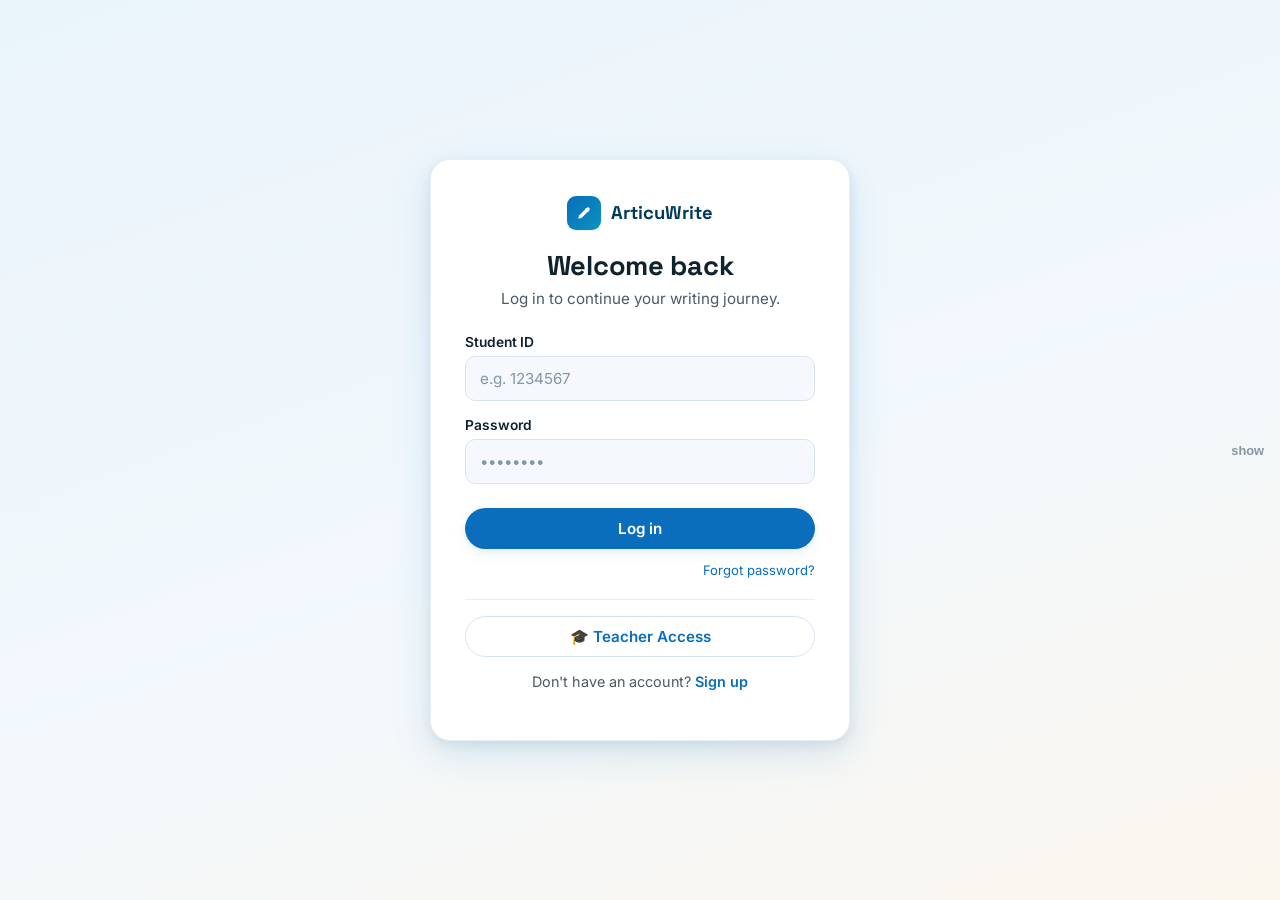
==== board.html @ f639dc3c "Add files via upload" ====
<!DOCTYPE html>
<html lang="vi">
<head>
<meta charset="UTF-8">
<meta name="viewport" content="width=device-width, initial-scale=1">
<title>Board · ArticuWrite</title>
<link rel="stylesheet" href="aw-theme.css">
<style>
  .aw-board-toolbar{display:flex;gap:4px;align-items:center;flex-wrap:wrap;background:var(--aw-surface);border:1px solid var(--aw-border-2);border-radius:var(--aw-r);padding:8px 10px;margin-bottom:14px;box-shadow:var(--aw-shadow-sm);position:sticky;top:12px;z-index:50}
  .aw-tbtn{min-width:34px;height:34px;border:none;background:none;border-radius:7px;cursor:pointer;color:var(--aw-ink-2);font-weight:700;display:inline-grid;place-items:center;font-size:.9rem;padding:0 8px}
  .aw-tbtn:hover{background:var(--aw-primary-lt);color:var(--aw-primary)}
  .aw-tbtn.on{background:var(--aw-primary);color:#fff}
  .aw-tsep{width:1px;height:22px;background:var(--aw-border);margin:0 4px}
  .aw-tcolor{width:26px;height:26px;border:none;border-radius:6px;cursor:pointer;padding:0;background:none}
  .aw-canvas-wrap{background:var(--aw-surface);border:1px solid var(--aw-border-2);border-radius:var(--aw-r);box-shadow:var(--aw-shadow);overflow:auto;padding:0}
  .aw-canvas{min-height:60vh;padding:40px 48px;font-size:16px;line-height:1.7;color:var(--aw-ink);outline:none;transform-origin:top left;transition:transform .15s}
  .aw-canvas:empty:before{content:attr(data-ph);color:var(--aw-ink-3)}
  .aw-canvas img{max-width:100%;border-radius:8px;margin:6px 0;cursor:pointer}
  .aw-canvas img.selected{outline:2px solid var(--aw-primary);outline-offset:2px}
  .aw-img-controls{position:fixed;z-index:60;display:none;gap:4px;background:var(--aw-primary-dk);border-radius:8px;padding:4px;box-shadow:var(--aw-shadow-lg)}
  .aw-img-controls button{background:none;border:none;color:#fff;padding:5px 8px;font-size:.78rem;cursor:pointer;border-radius:5px}
  .aw-img-controls button:hover{background:rgba(255,255,255,.15)}
  .aw-canvas[contenteditable="false"]{cursor:default}
  .aw-board-head{display:flex;align-items:center;gap:12px;margin-bottom:14px;flex-wrap:wrap}
  .aw-board-title-in{font-family:var(--aw-font-display);font-size:1.3rem;font-weight:600;border:none;background:none;color:var(--aw-ink);outline:none;flex:1;min-width:180px}
  .aw-board-title-in:focus{border-bottom:2px solid var(--aw-primary)}
  .aw-save-dot{font-size:.8rem;color:var(--aw-ink-3)}
  .aw-board-card{background:var(--aw-surface);border:1px solid var(--aw-border-2);border-radius:var(--aw-r);padding:20px;cursor:pointer;transition:transform .14s,box-shadow .16s,border-color .16s;box-shadow:var(--aw-shadow-sm)}
  .aw-board-card:hover{transform:translateY(-3px);box-shadow:var(--aw-shadow-lg);border-color:var(--aw-primary)}
  .aw-board-card h3{margin:0 0 8px;font-family:var(--aw-font-display);font-size:1.05rem}
  .aw-board-card .meta{font-size:.8rem;color:var(--aw-ink-3)}
  .aw-zoom-ind{font-size:.82rem;color:var(--aw-ink-2);min-width:44px;text-align:center}
</style>
</head>
<body>
<div id="app"></div>

<div class="aw-img-controls" id="imgCtrl">
  <button id="imgSmaller">A▼ Smaller</button>
  <button id="imgLarger">A▲ Larger</button>
  <button id="imgFull">⇔ Full width</button>
  <button id="imgRemove">✕ Remove</button>
</div>

<script src="aw-common.js"></script>
<script>
if (typeof AW === 'undefined') {
  document.body.innerHTML = '<div style="max-width:560px;margin:80px auto;padding:30px;border:2px solid #EA4335;border-radius:14px;font-family:system-ui;color:#10222E"><h2>&#9888; Kh&ocirc;ng t&#7843;i &#273;&#432;&#7907;c aw-common.js</h2><p>File <b>aw-common.js</b> v&agrave; <b>aw-theme.css</b> ph&#7843;i n&#7857;m <b>c&ugrave;ng th&#432; m&#7909;c</b> v&#7899;i file HTML n&agrave;y tr&ecirc;n GitHub. Upload &#273;&#7911; ch&uacute;ng r&#7891;i t&#7843;i l&#7841;i trang.</p></div>';
  throw new Error('aw-common.js not loaded');
}

var sess = AW.session.require();
if (!sess) throw 'redirect';
var isTeacher = sess.role === 'teacher';

var nav = isTeacher ? [
  { id:'overview', label:'Class Overview', icon:'overview', href:'teacher.html' },
  { id:'live',     label:'Live Observation', icon:'live', href:'teacher.html#live' },
  { id:'results',  label:'Results', icon:'results', href:'teacher.html#results' },
  { id:'board',    label:'Interactive Board', icon:'modes', active:true },
  { id:'library',  label:'Library', icon:'library', href:'library.html' },
] : [
  { id:'modes',   label:'Practice Modes', icon:'modes', href:'student.html' },
  { id:'board',   label:'Interactive Board', icon:'modes', active:true },
  { id:'library', label:'Library', icon:'library', href:'library.html' },
  { id:'progress',label:'My Progress', icon:'progress', href:'student.html#progress' },
];

var content = AW.renderShell({
  mount:'app', nav:nav,
  eyebrow:(isTeacher?'Teacher':'Student')+' Interface', title:'Interactive Board'
});

var curBoard=null, zoom=1, saveTimer=null, pollTimer=null;

/*──── resolve which class this board belongs to ────*/
// Teacher: use the class selected in the dashboard (localStorage 'aw_teacher_class')
// Student: use their own class from session
function myBoardClass(){
  if (isTeacher) return localStorage.getItem('aw_teacher_class') || sess.class || '';
  return sess.class || '';
}

/*──── board list ────*/
function showList(){
  stopPoll();
  document.getElementById('awPageTitle').textContent='Interactive Board';
  content.innerHTML =
    (isTeacher ? '<button class="aw-btn aw-btn-primary" id="newBoard" style="margin-bottom:18px">+ New Board</button>' : '') +
    '<div id="boardGrid" class="aw-grid"><div class="aw-empty"><span class="aw-spin aw-spin-dark"></span></div></div>';
  if (isTeacher) document.getElementById('newBoard').onclick=createBoard;
  AW.api('board.list',{class:myBoardClass()}).then(function(res){
    var rows=(res&&res.data)||[];
    var grid=document.getElementById('boardGrid');
    if(!rows.length){grid.innerHTML='<div class="aw-empty">'+AW.icon('modes')+'<p>'+(isTeacher?'No boards yet. Click “+ New Board”.':'No boards for your class yet.')+'</p></div>';return;}
    grid.innerHTML=rows.map(function(b){
      return '<div class="aw-board-card" data-id="'+AW.esc(b.boardId)+'">' +
        '<h3>'+AW.esc(b.title)+'</h3>' +
        '<div class="meta">Cập nhật: '+(b.updatedAt?new Date(b.updatedAt).toLocaleString():'—')+'</div>' +
        (isTeacher?'<button class="aw-btn aw-btn-ghost" style="padding:5px 12px;margin-top:10px" data-del="'+AW.esc(b.boardId)+'">Delete</button>':'') +
        '</div>';
    }).join('');
    AW.els('.aw-board-card').forEach(function(c){
      c.onclick=function(e){ if(e.target.hasAttribute('data-del'))return; openBoard(c.dataset.id); };
    });
    AW.els('[data-del]').forEach(function(b){
      b.onclick=function(e){ e.stopPropagation();
        if(confirm('Delete this board?')) AW.api('board.delete',{boardId:b.dataset.del}).then(showList);
      };
    });
  });
}

function createBoard(){
  var title=prompt('Board title:','Class Board'); if(!title)return;
  AW.api('board.create',{class:myBoardClass(),title:title,owner:sess.name||sess.email}).then(function(res){
    if(res&&res.success){ AW.toast('Board created','ok'); openBoard(res.data.boardId); }
    else AW.toast('Failed to create','err');
  });
}

/*──── open board ────*/
function openBoard(id){
  AW.api('board.get',{boardId:id}).then(function(res){
    if(!res||!res.success){AW.toast('Không mở được bảng','err');return;}
    curBoard=res.data; zoom=1;
    renderBoard();
    if(!isTeacher){ pollTimer=setInterval(refreshBoard, 6000); } // students poll for updates
  });
}
function refreshBoard(){
  if(!curBoard)return;
  AW.api('board.get',{boardId:curBoard.boardId}).then(function(res){
    if(res&&res.success && res.data.updatedAt!==curBoard.updatedAt){
      curBoard=res.data;
      var canvas=document.getElementById('canvas');
      if(canvas){ canvas.innerHTML=curBoard.content||''; }
    }
  });
}
function stopPoll(){ if(pollTimer){clearInterval(pollTimer);pollTimer=null;} }

function renderBoard(){
  document.getElementById('awPageTitle').textContent='Interactive Board';
  var toolbar = isTeacher ? buildToolbar() : '';
  content.innerHTML =
    '<div class="aw-board-head">' +
      '<button class="aw-btn aw-btn-ghost" style="padding:7px 14px" onclick="backList()">← Boards</button>' +
      (isTeacher
        ? '<input class="aw-board-title-in" id="boardTitle" value="'+AW.esc(curBoard.title)+'">'
        : '<span class="aw-board-title-in" style="flex:1">'+AW.esc(curBoard.title)+'</span>') +
      '<span class="aw-save-dot" id="saveDot">'+(isTeacher?'Saved':'View only')+'</span>' +
      '<button class="aw-btn aw-btn-accent" style="padding:8px 16px" onclick="exportPDF()">Export PDF</button>' +
    '</div>' +
    toolbar +
    '<div class="aw-canvas-wrap"><div class="aw-canvas" id="canvas" '+
      (isTeacher?'contenteditable="true"':'contenteditable="false"')+
      ' data-ph="'+(isTeacher?'Type here, paste text or images, format freely…':'')+'"></div></div>';

  var canvas=document.getElementById('canvas');
  canvas.innerHTML=curBoard.content||'';

  if(isTeacher){
    wireToolbar();
    document.getElementById('boardTitle').oninput=scheduleSave;
    canvas.addEventListener('input', scheduleSave);
    canvas.addEventListener('paste', onPaste);
  }
}
window.backList=function(){ stopPoll(); if(isTeacher)saveNow(); showList(); };

/*──── toolbar (teacher only) ────*/
function buildToolbar(){
  return '<div class="aw-board-toolbar" id="tb">' +
    tb('bold','<b>B</b>')+tb('italic','<i>I</i>')+tb('underline','<u>U</u>')+tb('strikeThrough','<s>S</s>')+
    '<span class="aw-tsep"></span>' +
    tb('fontUp','A▲')+tb('fontDown','A▼')+
    '<span class="aw-tsep"></span>' +
    '<input type="color" class="aw-tcolor" id="txtColor" title="Text color" value="#0A6EBD">' +
    '<button class="aw-tbtn" data-hl title="Highlight">🖍</button>' +
    '<button class="aw-tbtn" data-hloff title="Remove highlight">🚫🖍</button>' +
    '<button class="aw-tbtn" data-clear title="Clear formatting">✕ Format</button>' +
    '<span class="aw-tsep"></span>' +
    tb('insertUnorderedList','• List')+tb('justifyLeft','⇤')+tb('justifyCenter','⇔')+
    '<span class="aw-tsep"></span>' +
    '<button class="aw-tbtn" id="imgBtn" title="Insert image">🖼 Image</button>' +
    '<input type="file" id="imgFile" accept="image/*" style="display:none">' +
    '<span class="aw-tsep"></span>' +
    '<button class="aw-tbtn" data-zoom="out" title="Zoom out">➖</button>' +
    '<span class="aw-zoom-ind" id="zoomInd">100%</span>' +
    '<button class="aw-tbtn" data-zoom="in" title="Zoom in">➕</button>' +
  '</div>';
}
function tb(cmd,label){ return '<button class="aw-tbtn" data-cmd="'+cmd+'">'+label+'</button>'; }

function wireToolbar(){
  var canvas=document.getElementById('canvas');
  AW.els('#tb [data-cmd]').forEach(function(b){
    b.onclick=function(){
      var c=b.dataset.cmd;
      if(c==='fontUp'){ changeFont(1); }
      else if(c==='fontDown'){ changeFont(-1); }
      else { document.execCommand(c,false,null); }
      canvas.focus(); scheduleSave();
    };
  });
  document.getElementById('txtColor').oninput=function(){
    document.execCommand('foreColor',false,this.value); scheduleSave();
  };
  AW.el('[data-hl]').onclick=function(){
    document.execCommand('hiliteColor',false,'#FFF1A8')||document.execCommand('backColor',false,'#FFF1A8');
    scheduleSave();
  };
  AW.el('[data-hloff]').onclick=function(){
    // remove highlight by setting background to transparent/white
    document.execCommand('hiliteColor',false,'transparent')||document.execCommand('backColor',false,'transparent');
    canvas.focus(); scheduleSave();
  };
  AW.el('[data-clear]').onclick=function(){
    document.execCommand('removeFormat',false,null);
    document.execCommand('hiliteColor',false,'transparent');
    canvas.focus(); scheduleSave();
  };
  AW.els('[data-zoom]').forEach(function(b){
    b.onclick=function(){ zoom=Math.max(.5,Math.min(2, zoom+(b.dataset.zoom==='in'?.1:-.1)));
      canvas.style.transform='scale('+zoom+')';
      document.getElementById('zoomInd').textContent=Math.round(zoom*100)+'%';
    };
  });
  document.getElementById('imgBtn').onclick=function(){ document.getElementById('imgFile').click(); };
  document.getElementById('imgFile').onchange=function(){ if(this.files[0]) handleImage(this.files[0]); };
}
function changeFont(dir){
  // wrap selection in span with relative size
  document.execCommand('fontSize',false, dir>0?'5':'3');
}

/*──── image handling ────*/
function onPaste(e){
  var items=(e.clipboardData||{}).items||[];
  for(var i=0;i<items.length;i++){
    if(items[i].type.indexOf('image')===0){
      e.preventDefault();
      handleImage(items[i].getAsFile());
      return;
    }
  }
}
function handleImage(file){
  // small (<200KB) → compress to base64 inline; larger → upload to Drive
  var reader=new FileReader();
  reader.onload=function(){
    compress(reader.result, function(dataUrl, sizeKB){
      if(sizeKB < 180){ insertImg(dataUrl); scheduleSave(); }
      else {
        AW.toast('Uploading image…');
        AW.api('board.uploadImage',{dataUrl:dataUrl,name:file.name}).then(function(res){
          if(res&&res.success){ insertImg(res.data.url); scheduleSave(); AW.toast('Đã chèn ảnh','ok'); }
          else AW.toast((res&&res.error)||'Upload lỗi','err');
        });
      }
    });
  };
  reader.readAsDataURL(file);
}
function compress(dataUrl, cb){
  var img=new Image();
  img.onload=function(){
    var max=1200, w=img.width, h=img.height;
    if(w>max){ h=h*max/w; w=max; }
    var cv=document.createElement('canvas'); cv.width=w; cv.height=h;
    cv.getContext('2d').drawImage(img,0,0,w,h);
    var out=cv.toDataURL('image/jpeg',0.82);
    cb(out, Math.round(out.length*0.75/1024));
  };
  img.onerror=function(){ cb(dataUrl, 999); };
  img.src=dataUrl;
}
function insertImg(url){
  var canvas=document.getElementById('canvas'); canvas.focus();
  document.execCommand('insertHTML',false,'<img src="'+url+'" alt="board image">');
}

/*──── image resize & select (teacher only) ────*/
var selectedImg=null;
var imgCtrl=document.getElementById('imgCtrl');
if(isTeacher){
  document.addEventListener('click',function(e){
    if(e.target.tagName==='IMG' && document.getElementById('canvas').contains(e.target)){
      if(selectedImg) selectedImg.classList.remove('selected');
      selectedImg=e.target; selectedImg.classList.add('selected');
      imgCtrl.style.display='flex';
      imgCtrl.style.top=(e.clientY+10)+'px';
      imgCtrl.style.left=(e.clientX-80)+'px';
    } else if(!imgCtrl.contains(e.target)){
      if(selectedImg){selectedImg.classList.remove('selected');selectedImg=null;}
      imgCtrl.style.display='none';
    }
  });
  document.getElementById('imgSmaller').onclick=function(){
    if(!selectedImg)return;
    var w=selectedImg.width||selectedImg.offsetWidth||200;
    selectedImg.style.width=Math.max(80,w*0.75)+'px';scheduleSave();
  };
  document.getElementById('imgLarger').onclick=function(){
    if(!selectedImg)return;
    var w=selectedImg.width||selectedImg.offsetWidth||200;
    selectedImg.style.width=Math.min(1200,w*1.33)+'px';scheduleSave();
  };
  document.getElementById('imgFull').onclick=function(){
    if(!selectedImg)return;
    selectedImg.style.width='100%';scheduleSave();
  };
  document.getElementById('imgRemove').onclick=function(){
    if(!selectedImg)return;
    selectedImg.parentNode&&selectedImg.parentNode.removeChild(selectedImg);
    selectedImg=null;imgCtrl.style.display='none';scheduleSave();
  };
}
function scheduleSave(){
  var dot=document.getElementById('saveDot'); if(dot)dot.textContent='Saving…';
  clearTimeout(saveTimer); saveTimer=setTimeout(saveNow, 1500);
}
function saveNow(){
  if(!curBoard||!isTeacher)return;
  var canvas=document.getElementById('canvas'); if(!canvas)return;
  var title=document.getElementById('boardTitle'); title=title?title.value:curBoard.title;
  curBoard.content=canvas.innerHTML; curBoard.title=title;
  AW.api('board.save',{boardId:curBoard.boardId,title:title,content:canvas.innerHTML}).then(function(res){
    var dot=document.getElementById('saveDot');
    if(dot)dot.textContent = (res&&res.success)?'Saved':'Save failed';
  });
}

/*──── export PDF (print) ────*/
window.exportPDF=function(){
  var canvas=document.getElementById('canvas');
  var w=window.open('','_blank');
  w.document.write('<html><head><title>'+AW.esc(curBoard.title)+'</title>'+
    '<style>body{font-family:Inter,system-ui,sans-serif;padding:40px;line-height:1.7;color:#10222E}'+
    'img{max-width:100%;border-radius:8px}h1{font-family:Georgia,serif}</style></head><body>'+
    '<h1>'+AW.esc(curBoard.title)+'</h1>'+canvas.innerHTML+'</body></html>');
  w.document.close();
  setTimeout(function(){ w.print(); }, 400);
};

showList();
</script>
</body>
</html>
---- aw-theme.css ----
/*───────────────────────────────────────────────────
  ArticuWrite — shared theme  (aw-theme.css)
  "Ocean workbook": light sky ground, ocean-blue primary,
  warm amber CTA, Google-trio status colors.
───────────────────────────────────────────────────*/
:root{
  /* brand */
  --aw-primary:      #0A6EBD;   /* ocean blue — primary actions, active nav */
  --aw-primary-dk:   #003A5D;   /* deep navy — headings, sidebar */
  --aw-primary-lt:   #E3F0FA;   /* wash — hover, active nav bg */
  --aw-accent:       #F5A623;   /* warm amber — secondary CTA, highlight */
  --aw-accent-dk:    #D98A0B;

  /* status (Google trio) */
  --aw-writing:      #34A853;   /* green — online / writing */
  --aw-idle:         #FBBC05;   /* yellow — idle */
  --aw-offline:      #9AA0A6;   /* grey — offline */
  --aw-danger:       #EA4335;   /* red — errors, error underline */

  /* surfaces */
  --aw-bg:           #EAF4FB;   /* page background (light sky) */
  --aw-bg-grad:      linear-gradient(160deg,#EAF4FB 0%,#F2F8FC 55%,#FBF6EE 100%);
  --aw-surface:      #FFFFFF;
  --aw-surface-2:    #F5F9FD;
  --aw-border:       #D7E4F0;
  --aw-border-2:     #E8EEF4;

  /* text */
  --aw-ink:          #10222E;   /* near-black navy */
  --aw-ink-2:        #4A5A66;   /* secondary */
  --aw-ink-3:        #8496A3;   /* muted / captions */
  --aw-on-primary:   #FFFFFF;

  /* type */
  --aw-font-display: 'Space Grotesk', system-ui, sans-serif;
  --aw-font-body:    'Inter', system-ui, -apple-system, sans-serif;

  /* shape + depth */
  --aw-r-sm: 10px; --aw-r: 14px; --aw-r-lg: 20px; --aw-r-pill: 999px;
  --aw-shadow-sm: 0 1px 2px rgba(16,34,46,.06), 0 1px 3px rgba(16,34,46,.04);
  --aw-shadow:    0 4px 16px rgba(10,110,189,.08), 0 2px 6px rgba(16,34,46,.05);
  --aw-shadow-lg: 0 12px 40px rgba(10,110,189,.14), 0 4px 12px rgba(16,34,46,.08);
  --aw-ring:      0 0 0 3px rgba(10,110,189,.28);
}

*{box-sizing:border-box}
html,body{margin:0;padding:0}
body{
  font-family:var(--aw-font-body);
  background:var(--aw-bg-grad);
  background-attachment:fixed;
  color:var(--aw-ink);
  min-height:100vh;
  -webkit-font-smoothing:antialiased;
  text-rendering:optimizeLegibility;
}
h1,h2,h3,h4,.aw-display{font-family:var(--aw-font-display);letter-spacing:-.01em}

/* ── brand lockup ── */
.aw-logo{display:inline-flex;align-items:center;gap:10px;font-family:var(--aw-font-display);font-weight:700;color:var(--aw-primary-dk);text-decoration:none}
.aw-logo-mark{width:34px;height:34px;border-radius:9px;background:linear-gradient(135deg,var(--aw-primary),#0A93BD);display:grid;place-items:center;color:#fff;box-shadow:var(--aw-shadow-sm);flex:0 0 auto}
.aw-logo-mark svg{width:19px;height:19px}
.aw-logo-name{font-size:1.15rem}

/* ── buttons ── */
.aw-btn{
  font-family:var(--aw-font-body);font-weight:600;font-size:.95rem;
  padding:12px 20px;border-radius:var(--aw-r-pill);border:1.5px solid transparent;
  cursor:pointer;transition:transform .12s ease, box-shadow .15s ease, background .15s;
  display:inline-flex;align-items:center;justify-content:center;gap:8px;line-height:1;
}
.aw-btn:active{transform:translateY(1px)}
.aw-btn-primary{background:var(--aw-primary);color:var(--aw-on-primary);box-shadow:var(--aw-shadow)}
.aw-btn-primary:hover{background:#0961A8;box-shadow:var(--aw-shadow-lg)}
.aw-btn-accent{background:var(--aw-accent);color:#3A2600;box-shadow:var(--aw-shadow)}
.aw-btn-accent:hover{background:var(--aw-accent-dk);color:#fff}
.aw-btn-ghost{background:transparent;color:var(--aw-primary);border-color:var(--aw-border)}
.aw-btn-ghost:hover{background:var(--aw-primary-lt);border-color:var(--aw-primary)}
.aw-btn-block{width:100%}
.aw-btn:disabled{opacity:.55;cursor:not-allowed;transform:none}

/* ── inputs ── */
.aw-field{margin-bottom:16px}
.aw-label{display:block;font-weight:600;font-size:.86rem;color:var(--aw-ink);margin-bottom:6px}
.aw-input{
  width:100%;font-family:var(--aw-font-body);font-size:.95rem;color:var(--aw-ink);
  padding:12px 14px;border:1.5px solid var(--aw-border);border-radius:var(--aw-r-sm);
  background:var(--aw-surface-2);transition:border .15s, box-shadow .15s, background .15s;
}
.aw-input::placeholder{color:var(--aw-ink-3)}
.aw-input:focus{outline:none;border-color:var(--aw-primary);background:#fff;box-shadow:var(--aw-ring)}

/* ── cards ── */
.aw-card{background:var(--aw-surface);border:1px solid var(--aw-border-2);border-radius:var(--aw-r-lg);box-shadow:var(--aw-shadow-sm)}

/* ── status dot with live ripple (signature element) ── */
.aw-dot{position:relative;width:9px;height:9px;border-radius:50%;display:inline-block;flex:0 0 auto}
.aw-dot-writing{background:var(--aw-writing)}
.aw-dot-idle{background:var(--aw-idle)}
.aw-dot-offline{background:var(--aw-offline)}
.aw-dot-submitted{background:var(--aw-primary)}
.aw-dot-writing::after{
  content:'';position:absolute;inset:0;border-radius:50%;background:var(--aw-writing);
  animation:aw-ripple 1.8s ease-out infinite;
}
@keyframes aw-ripple{0%{transform:scale(1);opacity:.55}100%{transform:scale(3.2);opacity:0}}

/* ── toast ── */
.aw-toast{
  position:fixed;left:50%;bottom:28px;transform:translateX(-50%) translateY(20px);
  background:var(--aw-primary-dk);color:#fff;padding:12px 22px;border-radius:var(--aw-r-pill);
  font-size:.9rem;font-weight:500;box-shadow:var(--aw-shadow-lg);opacity:0;pointer-events:none;
  transition:opacity .25s, transform .25s;z-index:9999;max-width:90vw;
}
.aw-toast.show{opacity:1;transform:translateX(-50%) translateY(0)}
.aw-toast.err{background:var(--aw-danger)}
.aw-toast.ok{background:var(--aw-writing)}

/* ── spinner ── */
.aw-spin{width:18px;height:18px;border:2.5px solid rgba(255,255,255,.4);border-top-color:#fff;border-radius:50%;animation:aw-rot .7s linear infinite;display:inline-block}
.aw-spin-dark{border-color:rgba(10,110,189,.25);border-top-color:var(--aw-primary)}
@keyframes aw-rot{to{transform:rotate(360deg)}}

/* ── auth-specific shell (used by login/signup) ── */
.aw-auth-wrap{min-height:100vh;display:grid;place-items:center;padding:24px}
.aw-auth-card{width:100%;max-width:420px;background:var(--aw-surface);border-radius:var(--aw-r-lg);box-shadow:var(--aw-shadow-lg);padding:36px 34px;border:1px solid var(--aw-border-2)}
.aw-auth-head{text-align:center;margin-bottom:26px}
.aw-auth-title{font-size:1.7rem;font-weight:700;margin:18px 0 6px;color:var(--aw-ink)}
.aw-auth-sub{color:var(--aw-ink-2);font-size:.95rem;margin:0}
.aw-auth-alt{text-align:center;margin-top:18px;font-size:.9rem;color:var(--aw-ink-2)}
.aw-auth-alt a{color:var(--aw-primary);font-weight:600;text-decoration:none}
.aw-auth-alt a:hover{text-decoration:underline}
.aw-row{display:flex;gap:12px}
.aw-row>*{flex:1}

/* password reveal */
.aw-pass-wrap{position:relative}
.aw-pass-toggle{position:absolute;right:12px;top:50%;transform:translateY(-50%);background:none;border:none;cursor:pointer;color:var(--aw-ink-3);font-size:.8rem;font-weight:600;padding:4px}

/* focus visibility everywhere */
:focus-visible{outline:none;box-shadow:var(--aw-ring);border-radius:6px}

@media (prefers-reduced-motion:reduce){
  *{animation:none!important;transition:none!important}
}

/*───────────────────────────────────────────────────
  Dashboard shell — sidebar + topbar + content
  Used by student.html, teacher.html, library.html, write.html
───────────────────────────────────────────────────*/
.aw-shell{display:grid;grid-template-columns:248px 1fr;min-height:100vh}
.aw-side{background:var(--aw-surface);border-right:1px solid var(--aw-border-2);padding:22px 16px;display:flex;flex-direction:column;gap:6px;position:sticky;top:0;height:100vh;overflow-y:auto}
.aw-side .aw-logo{margin:4px 8px 20px}
.aw-nav-group{font-size:.7rem;font-weight:700;letter-spacing:.08em;text-transform:uppercase;color:var(--aw-ink-3);margin:14px 12px 6px}
.aw-nav{display:flex;align-items:center;gap:11px;padding:10px 12px;border-radius:var(--aw-r-sm);color:var(--aw-ink-2);
  text-decoration:none;font-weight:500;font-size:.92rem;cursor:pointer;transition:background .14s,color .14s;border:none;background:none;width:100%;text-align:left;font-family:var(--aw-font-body)}
.aw-nav:hover{background:var(--aw-surface-2);color:var(--aw-ink)}
.aw-nav.active{background:var(--aw-primary-lt);color:var(--aw-primary);font-weight:600}
.aw-nav svg{width:19px;height:19px;flex:0 0 auto}
.aw-nav-sub{padding-left:42px;font-size:.88rem}

.aw-main{display:flex;flex-direction:column;min-width:0}
.aw-topbar{display:flex;align-items:center;gap:16px;padding:18px 30px;border-bottom:1px solid var(--aw-border-2)}
.aw-eyebrow{font-size:.78rem;color:var(--aw-ink-3);font-weight:500}
.aw-page-title{font-size:1.7rem;font-weight:700;color:var(--aw-ink);margin:0;line-height:1.1}
.aw-topbar-right{margin-left:auto;display:flex;align-items:center;gap:14px}
.aw-user{display:flex;align-items:center;gap:10px}
.aw-avatar{width:38px;height:38px;border-radius:50%;background:linear-gradient(135deg,var(--aw-primary),#0A93BD);color:#fff;display:grid;place-items:center;font-weight:700;font-size:.9rem}
.aw-user-name{font-weight:600;font-size:.9rem;color:var(--aw-ink)}
.aw-user-role{font-size:.75rem;color:var(--aw-ink-3)}
.aw-content{padding:26px 30px;flex:1;min-width:0}

/* filters / pills */
.aw-toolbar{display:flex;gap:12px;align-items:center;flex-wrap:wrap;margin-bottom:22px}
.aw-search{flex:1;min-width:220px;position:relative}
.aw-search input{width:100%;padding:11px 14px 11px 40px;border:1.5px solid var(--aw-border);border-radius:var(--aw-r-pill);background:var(--aw-surface);font-family:var(--aw-font-body);font-size:.92rem;color:var(--aw-ink)}
.aw-search input:focus{outline:none;border-color:var(--aw-primary);box-shadow:var(--aw-ring)}
.aw-search svg{position:absolute;left:14px;top:50%;transform:translateY(-50%);width:17px;height:17px;color:var(--aw-ink-3)}
.aw-select{padding:10px 14px;border:1.5px solid var(--aw-border);border-radius:var(--aw-r-pill);background:var(--aw-surface);font-family:var(--aw-font-body);font-size:.88rem;color:var(--aw-ink-2);cursor:pointer}
.aw-select:focus{outline:none;border-color:var(--aw-primary)}

/* generic card grid */
.aw-grid{display:grid;grid-template-columns:repeat(auto-fill,minmax(250px,1fr));gap:16px}
.aw-lib-card{background:var(--aw-surface);border:1px solid var(--aw-border-2);border-radius:var(--aw-r);padding:20px;cursor:pointer;transition:transform .14s,box-shadow .16s,border-color .16s;box-shadow:var(--aw-shadow-sm)}
.aw-lib-card:hover{transform:translateY(-3px);box-shadow:var(--aw-shadow-lg);border-color:var(--aw-primary)}
.aw-lib-title{font-family:var(--aw-font-display);font-weight:600;font-size:1.02rem;color:var(--aw-ink);margin:0 0 12px;line-height:1.3}
.aw-tag{display:inline-block;font-size:.72rem;font-weight:600;padding:4px 11px;border-radius:var(--aw-r-pill);margin-bottom:12px}
.aw-tag-easy{background:#E4F5EA;color:#1E7E42}
.aw-tag-medium{background:#FEF3D6;color:#96690A}
.aw-tag-hard{background:#FCE4E2;color:#B32218}
.aw-tag-type{background:var(--aw-primary-lt);color:var(--aw-primary)}
.aw-lib-desc{font-size:.88rem;color:var(--aw-ink-2);line-height:1.5;margin:0}

/* KPI cards */
.aw-kpi-row{display:grid;grid-template-columns:repeat(auto-fit,minmax(180px,1fr));gap:16px;margin-bottom:22px}
.aw-kpi{background:var(--aw-surface);border:1px solid var(--aw-border-2);border-radius:var(--aw-r);padding:18px 20px;box-shadow:var(--aw-shadow-sm)}
.aw-kpi-label{font-size:.82rem;color:var(--aw-ink-2);font-weight:600;margin-bottom:8px}
.aw-kpi-value{font-family:var(--aw-font-display);font-size:2rem;font-weight:700;color:var(--aw-ink);line-height:1}
.aw-kpi-sub{font-size:.76rem;color:var(--aw-ink-3);margin-top:6px}

/* table */
.aw-table-wrap{background:var(--aw-surface);border:1px solid var(--aw-border-2);border-radius:var(--aw-r);overflow:hidden;box-shadow:var(--aw-shadow-sm)}
.aw-table{width:100%;border-collapse:collapse;font-size:.9rem}
.aw-table th{text-align:left;padding:13px 16px;background:var(--aw-surface-2);color:var(--aw-ink-2);font-weight:600;font-size:.82rem;border-bottom:1px solid var(--aw-border-2);white-space:nowrap}
.aw-table td{padding:13px 16px;border-bottom:1px solid var(--aw-border-2);color:var(--aw-ink)}
.aw-table tr:last-child td{border-bottom:none}
.aw-table tbody tr:hover{background:var(--aw-surface-2)}
.aw-score{font-weight:700}
.aw-score-hi{color:var(--aw-writing)}.aw-score-mid{color:var(--aw-accent-dk)}.aw-score-lo{color:var(--aw-danger)}

/* empty state */
.aw-empty{text-align:center;padding:60px 20px;color:var(--aw-ink-3)}
.aw-empty svg{width:48px;height:48px;margin-bottom:12px;opacity:.5}

/* mobile */
@media(max-width:860px){
  .aw-shell{grid-template-columns:1fr}
  .aw-side{position:fixed;left:-260px;z-index:200;transition:left .2s;width:248px}
  .aw-side.open{left:0}
  .aw-menu-btn{display:inline-flex!important}
}
.aw-menu-btn{display:none;background:none;border:none;cursor:pointer;color:var(--aw-ink);padding:4px}
.aw-menu-btn svg{width:24px;height:24px}
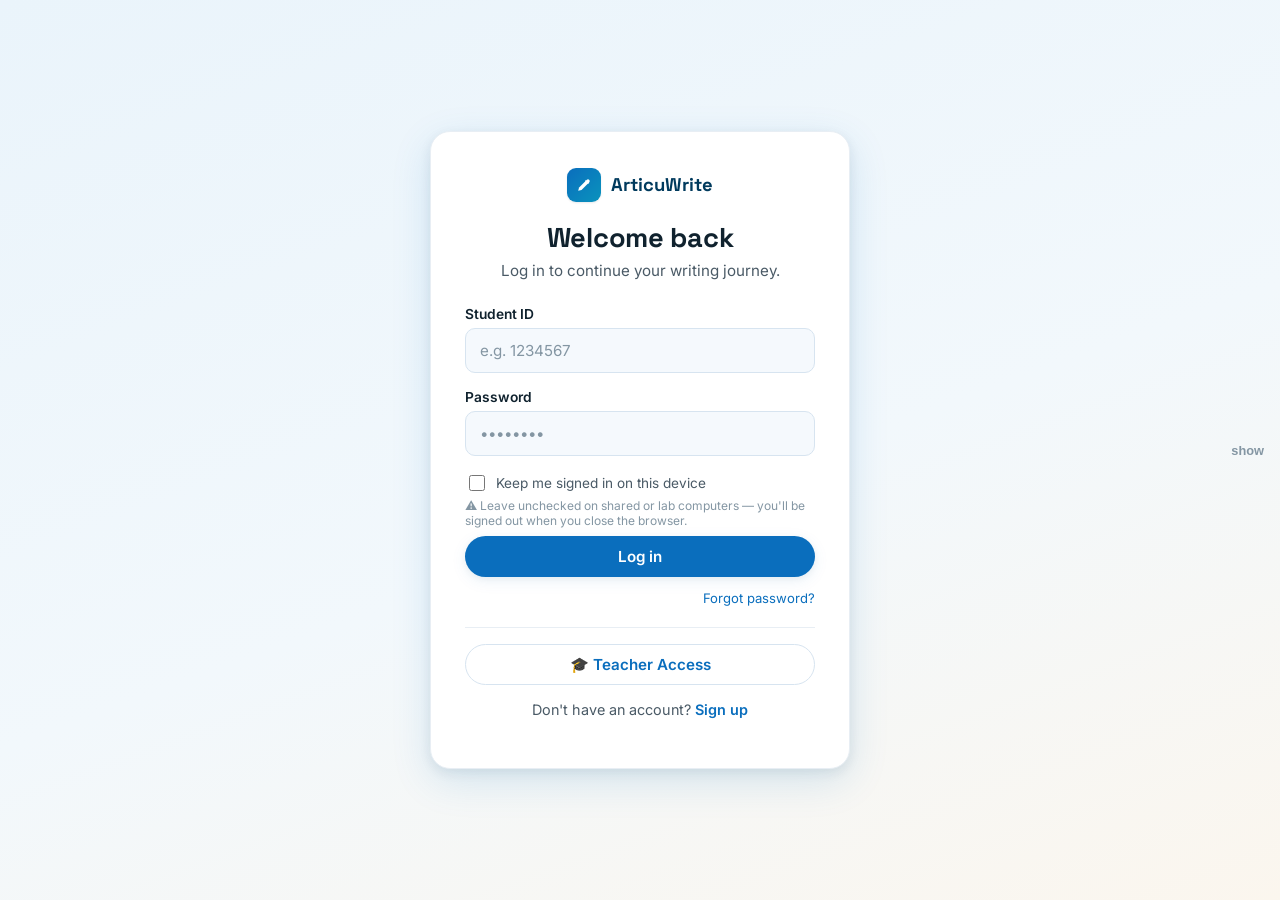
==== commit 42feae6b: "Add files via upload" ====
--- a/board.html
+++ b/board.html
@@ -42,6 +42,13 @@
   <button id="imgRemove">✕ Remove</button>
 </div>
 
+<div class="aw-modal-bg" id="boardModal"><div class="aw-modal2 bm-body"></div></div>
+<style>
+  .aw-modal-bg{position:fixed;inset:0;background:rgba(16,34,46,.5);z-index:500;display:none;align-items:center;justify-content:center;padding:20px}
+  .aw-modal-bg.show{display:flex}
+  .aw-modal2{background:var(--aw-surface);border-radius:var(--aw-r-lg);width:100%;max-width:460px;box-shadow:var(--aw-shadow-lg);padding:28px}
+</style>
+
 <script src="aw-common.js"></script>
 <script>
 if (typeof AW === 'undefined') {
@@ -82,21 +89,27 @@
 }
 
 /*──── board list ────*/
+var teacherClasses=[];
 function showList(){
   stopPoll();
   document.getElementById('awPageTitle').textContent='Interactive Board';
   content.innerHTML =
     (isTeacher ? '<button class="aw-btn aw-btn-primary" id="newBoard" style="margin-bottom:18px">+ New Board</button>' : '') +
     '<div id="boardGrid" class="aw-grid"><div class="aw-empty"><span class="aw-spin aw-spin-dark"></span></div></div>';
-  if (isTeacher) document.getElementById('newBoard').onclick=createBoard;
+  if (isTeacher){
+    document.getElementById('newBoard').onclick=openBoardModal;
+    // preload teacher's classes for the class dropdown
+    AW.api('class.list',{teacherEmail:sess.email}).then(function(r){ teacherClasses=(r&&r.data)||[]; });
+  }
   AW.api('board.list',{class:myBoardClass()}).then(function(res){
     var rows=(res&&res.data)||[];
     var grid=document.getElementById('boardGrid');
-    if(!rows.length){grid.innerHTML='<div class="aw-empty">'+AW.icon('modes')+'<p>'+(isTeacher?'No boards yet. Click “+ New Board”.':'No boards for your class yet.')+'</p></div>';return;}
+    if(!rows.length){grid.innerHTML='<div class="aw-empty">'+AW.icon('modes')+'<p>'+(isTeacher?'No boards yet. Click "+ New Board".':'No boards for your class yet.')+'</p></div>';return;}
     grid.innerHTML=rows.map(function(b){
       return '<div class="aw-board-card" data-id="'+AW.esc(b.boardId)+'">' +
         '<h3>'+AW.esc(b.title)+'</h3>' +
-        '<div class="meta">Cập nhật: '+(b.updatedAt?new Date(b.updatedAt).toLocaleString():'—')+'</div>' +
+        (b.className||b.class?'<span class="aw-tag aw-tag-type" style="font-size:.72rem">'+AW.esc(b.className||b.class)+'</span> ':'') +
+        '<div class="meta">Updated: '+(b.updatedAt?new Date(b.updatedAt).toLocaleString():'—')+'</div>' +
         (isTeacher?'<button class="aw-btn aw-btn-ghost" style="padding:5px 12px;margin-top:10px" data-del="'+AW.esc(b.boardId)+'">Delete</button>':'') +
         '</div>';
     }).join('');
@@ -111,12 +124,37 @@
   });
 }
 
-function createBoard(){
-  var title=prompt('Board title:','Class Board'); if(!title)return;
-  AW.api('board.create',{class:myBoardClass(),title:title,owner:sess.name||sess.email}).then(function(res){
-    if(res&&res.success){ AW.toast('Board created','ok'); openBoard(res.data.boardId); }
-    else AW.toast('Failed to create','err');
-  });
+function openBoardModal(){
+  var classOpts = teacherClasses.length
+    ? teacherClasses.map(function(c){
+        var sel=(c.classId===myBoardClass())?' selected':'';
+        return '<option value="'+AW.esc(c.classId)+'"'+sel+'>'+AW.esc(c.className)+' ('+AW.esc(c.classId)+')</option>';
+      }).join('')
+    : '<option value="'+AW.esc(myBoardClass())+'">'+AW.esc(myBoardClass()||'(current class)')+'</option>';
+  var bg=document.getElementById('boardModal');
+  bg.querySelector('.bm-body').innerHTML=
+    '<h2 style="margin:0 0 4px;font-family:var(--aw-font-display);font-size:1.4rem">Create New Board</h2>'+
+    '<p style="margin:0 0 18px;color:var(--aw-ink-2);font-size:.9rem">Only students in the selected class will see this board.</p>'+
+    '<div class="aw-field"><label class="aw-label">Board title</label>'+
+      '<input class="aw-input" id="bmTitle" placeholder="e.g. Week 1 — Lesson Board"></div>'+
+    '<div class="aw-field"><label class="aw-label">Class</label>'+
+      '<select class="aw-select" id="bmClass" style="width:100%">'+classOpts+'</select></div>'+
+    '<div style="display:flex;gap:10px;justify-content:flex-end;margin-top:8px">'+
+      '<button class="aw-btn aw-btn-ghost" id="bmCancel">Cancel</button>'+
+      '<button class="aw-btn aw-btn-primary" id="bmCreate">Create Board</button>'+
+    '</div>';
+  bg.classList.add('show');
+  document.getElementById('bmCancel').onclick=function(){ bg.classList.remove('show'); };
+  document.getElementById('bmCreate').onclick=function(){
+    var title=document.getElementById('bmTitle').value.trim();
+    var cls=document.getElementById('bmClass').value;
+    if(!title){AW.toast('Enter a board title.','err');return;}
+    var btn=this; btn.disabled=true; btn.textContent='Creating…';
+    AW.api('board.create',{class:cls,title:title,owner:sess.name||sess.email}).then(function(res){
+      if(res&&res.success){ bg.classList.remove('show'); AW.toast('Board created','ok'); openBoard(res.data.boardId); }
+      else AW.toast('Failed to create','err');
+    }).finally(function(){ btn.disabled=false; btn.textContent='Create Board'; });
+  };
 }
 
 /*──── open board ────*/
@@ -134,7 +172,10 @@
     if(res&&res.success && res.data.updatedAt!==curBoard.updatedAt){
       curBoard=res.data;
       var canvas=document.getElementById('canvas');
-      if(canvas){ canvas.innerHTML=curBoard.content||''; }
+      if(canvas){
+        canvas.innerHTML = isTeacher ? (curBoard.content||'') : renderForStudent(curBoard.content||'');
+        applyZoom(); // keep the student's own zoom across live updates
+      }
     }
   });
 }
@@ -142,7 +183,7 @@
 
 function renderBoard(){
   document.getElementById('awPageTitle').textContent='Interactive Board';
-  var toolbar = isTeacher ? buildToolbar() : '';
+  var toolbar = isTeacher ? buildToolbar() : studentZoomBar();
   content.innerHTML =
     '<div class="aw-board-head">' +
       '<button class="aw-btn aw-btn-ghost" style="padding:7px 14px" onclick="backList()">← Boards</button>' +
@@ -158,14 +199,52 @@
       ' data-ph="'+(isTeacher?'Type here, paste text or images, format freely…':'')+'"></div></div>';
 
   var canvas=document.getElementById('canvas');
-  canvas.innerHTML=curBoard.content||'';
+  canvas.innerHTML = isTeacher ? (curBoard.content||'') : renderForStudent(curBoard.content||'');
 
   if(isTeacher){
     wireToolbar();
     document.getElementById('boardTitle').oninput=scheduleSave;
     canvas.addEventListener('input', scheduleSave);
     canvas.addEventListener('paste', onPaste);
+  } else {
+    wireStudentZoom();
   }
+}
+
+/*── Student view ──
+  Teachers enlarge text so the whole class can read it on the projector.
+  On a student's own screen that huge text is unhelpful, so we strip the
+  teacher's font-size choices (keeping every other format: bold, colour,
+  highlight, lists, images) and give students their own zoom instead. */
+function renderForStudent(html){
+  var tmp=document.createElement('div');
+  tmp.innerHTML=html||'';
+  tmp.querySelectorAll('[style]').forEach(function(el){
+    el.style.removeProperty('font-size');
+    if(!el.getAttribute('style')) el.removeAttribute('style');
+  });
+  // legacy <font size> tags from execCommand
+  tmp.querySelectorAll('font[size]').forEach(function(el){ el.removeAttribute('size'); });
+  return tmp.innerHTML;
+}
+function studentZoomBar(){
+  return '<div class="aw-board-toolbar" id="tb" style="justify-content:flex-end">' +
+    '<span style="font-size:.8rem;color:var(--aw-ink-3);margin-right:6px">Your view:</span>' +
+    '<button class="aw-tbtn" data-szoom="out" title="Zoom out">➖</button>' +
+    '<span class="aw-zoom-ind" id="zoomInd">100%</span>' +
+    '<button class="aw-tbtn" data-szoom="in" title="Zoom in">➕</button>' +
+    '<button class="aw-tbtn" data-szoom="reset" title="Reset zoom" style="font-size:.75rem">Reset</button>' +
+  '</div>';
+}
+function wireStudentZoom(){
+  AW.els('[data-szoom]').forEach(function(b){
+    b.onclick=function(){
+      var d=b.dataset.szoom;
+      if(d==='reset') zoom=1;
+      else zoom=Math.min(3, Math.max(0.5, zoom + (d==='in'?0.1:-0.1)));
+      applyZoom();
+    };
+  });
 }
 window.backList=function(){ stopPoll(); if(isTeacher)saveNow(); showList(); };
 
@@ -222,17 +301,44 @@
     canvas.focus(); scheduleSave();
   };
   AW.els('[data-zoom]').forEach(function(b){
-    b.onclick=function(){ zoom=Math.max(.5,Math.min(2, zoom+(b.dataset.zoom==='in'?.1:-.1)));
-      canvas.style.transform='scale('+zoom+')';
-      document.getElementById('zoomInd').textContent=Math.round(zoom*100)+'%';
-    };
+    b.onclick=function(){ zoom=Math.max(.5,Math.min(3, zoom+(b.dataset.zoom==='in'?.1:-.1))); applyZoom(); };
   });
   document.getElementById('imgBtn').onclick=function(){ document.getElementById('imgFile').click(); };
   document.getElementById('imgFile').onchange=function(){ if(this.files[0]) handleImage(this.files[0]); };
 }
+// zoom scales the canvas view only — it is never saved into the board content
+function applyZoom(){
+  var canvas=document.getElementById('canvas'); if(!canvas)return;
+  canvas.style.transform='scale('+zoom+')';
+  var ind=document.getElementById('zoomInd');
+  if(ind) ind.textContent=Math.round(zoom*100)+'%';
+}
 function changeFont(dir){
-  // wrap selection in span with relative size
-  document.execCommand('fontSize',false, dir>0?'5':'3');
+  // apply real px font-size to the selection, stepping between preset sizes up to 120px
+  var sizes=[14,16,18,20,24,28,32,40,48,64,80,100,120];
+  var sel=window.getSelection();
+  if(!sel.rangeCount || sel.isCollapsed){ AW.toast('Select some text first','err'); return; }
+  // find current size from the anchor
+  var node=sel.anchorNode; node=node.nodeType===3?node.parentNode:node;
+  var cur=parseInt(window.getComputedStyle(node).fontSize,10)||16;
+  // nearest index
+  var i=0, best=1e9;
+  sizes.forEach(function(s,si){ var d=Math.abs(s-cur); if(d<best){best=d;i=si;} });
+  i = Math.max(0, Math.min(sizes.length-1, i + (dir>0?1:-1)));
+  var px=sizes[i];
+  // wrap selection in a span with the chosen size
+  var range=sel.getRangeAt(0);
+  var span=document.createElement('span');
+  span.style.fontSize=px+'px';
+  try{
+    span.appendChild(range.extractContents());
+    range.insertNode(span);
+    // reselect
+    sel.removeAllRanges();
+    var nr=document.createRange(); nr.selectNodeContents(span); sel.addRange(nr);
+  }catch(e){ document.execCommand('fontSize',false,dir>0?'5':'3'); }
+  AW.toast('Font size: '+px+'px'+(px===120?' (max)':''),'ok',1200);
+  if(typeof scheduleSave==='function') scheduleSave();
 }
 
 /*──── image handling ────*/
--- a/aw-theme.css
+++ b/aw-theme.css
@@ -154,6 +154,7 @@
 .aw-nav-group{font-size:.7rem;font-weight:700;letter-spacing:.08em;text-transform:uppercase;color:var(--aw-ink-3);margin:14px 12px 6px}
 .aw-nav{display:flex;align-items:center;gap:11px;padding:10px 12px;border-radius:var(--aw-r-sm);color:var(--aw-ink-2);
   text-decoration:none;font-weight:500;font-size:.92rem;cursor:pointer;transition:background .14s,color .14s;border:none;background:none;width:100%;text-align:left;font-family:var(--aw-font-body)}
+.aw-nav span{white-space:nowrap;overflow:hidden;text-overflow:ellipsis;flex:1}
 .aw-nav:hover{background:var(--aw-surface-2);color:var(--aw-ink)}
 .aw-nav.active{background:var(--aw-primary-lt);color:var(--aw-primary);font-weight:600}
 .aw-nav svg{width:19px;height:19px;flex:0 0 auto}
@@ -221,3 +222,28 @@
 }
 .aw-menu-btn{display:none;background:none;border:none;cursor:pointer;color:var(--aw-ink);padding:4px}
 .aw-menu-btn svg{width:24px;height:24px}
+
+/*──────── Today's Word widget ────────*/
+.aw-tw{position:relative;background:linear-gradient(120deg,#4C36B8 0%,#5B3FD6 48%,#7A5AF0 100%);border-radius:18px;padding:18px 22px;color:#fff;margin-bottom:20px;overflow:hidden;box-shadow:0 10px 30px rgba(80,50,200,.22);border:1px solid rgba(255,255,255,.12)}
+.aw-tw-glow{position:absolute;top:-40px;right:-25px;width:180px;height:180px;background:radial-gradient(circle,rgba(255,255,255,.14) 0%,transparent 70%);pointer-events:none}
+.aw-tw-glow:after{content:'';position:absolute;bottom:-120px;left:-60px;width:170px;height:170px;background:radial-gradient(circle,rgba(180,150,255,.18) 0%,transparent 70%)}
+.aw-tw-grid{position:relative;display:grid;grid-template-columns:1.15fr 1fr;gap:22px;align-items:start}
+.aw-tw-left{min-width:0}
+.aw-tw-right{min-width:0;display:flex;flex-direction:column;gap:13px;position:relative}
+.aw-tw-eyebrow{font-size:.6rem;letter-spacing:.15em;font-weight:700;color:#D6CCFF;margin-bottom:9px;display:flex;align-items:center;gap:5px}
+.aw-tw-word{font-family:Georgia,'Times New Roman',serif;font-size:1.65rem;font-weight:700;line-height:1;display:flex;align-items:baseline;gap:10px;flex-wrap:wrap;letter-spacing:-.01em;text-shadow:0 1px 8px rgba(0,0,0,.13)}
+.aw-tw-ipa{font-family:var(--aw-font-body);font-size:.82rem;font-weight:400;color:#CFC3FF;letter-spacing:.02em}
+.aw-tw-band{font-size:.6rem;font-weight:600;background:rgba(255,255,255,.18);border:1px solid rgba(255,255,255,.14);padding:3px 10px;border-radius:14px;align-self:center;letter-spacing:.02em;backdrop-filter:blur(4px)}
+.aw-tw-mean{margin-top:10px;font-size:.85rem;font-weight:500;display:flex;align-items:center;gap:6px;color:#F3F0FF;line-height:1.35}
+.aw-tw-flag{font-size:.85rem}
+.aw-tw-syn{margin-top:12px}
+.aw-tw-lbl{display:block;font-size:.56rem;letter-spacing:.13em;font-weight:700;color:#B9A9F5;margin-bottom:6px}
+.aw-tw-chips{display:flex;flex-wrap:wrap;gap:6px}
+.aw-tw-chip{display:inline-block;background:rgba(255,255,255,.13);border:1px solid rgba(255,255,255,.16);padding:4px 11px;border-radius:16px;font-size:.72rem;font-weight:500;transition:background .15s}
+.aw-tw-chip:hover{background:rgba(255,255,255,.22)}
+.aw-tw-ex p{font-style:italic;color:#E9E3FF;margin:0 0 7px;font-size:.78rem;line-height:1.4;padding-left:10px;border-left:2px solid rgba(255,255,255,.25)}
+.aw-tw-prev{background:rgba(255,255,255,.12);border:1px solid rgba(255,255,255,.16);border-radius:11px;padding:10px 14px;text-align:right;align-self:flex-end;min-width:130px;backdrop-filter:blur(6px);box-shadow:0 4px 12px rgba(0,0,0,.1)}
+.aw-tw-prev-lbl{font-size:.54rem;letter-spacing:.13em;font-weight:700;color:#B9A9F5}
+.aw-tw-prev-word{font-family:Georgia,'Times New Roman',serif;font-size:1.05rem;font-weight:700;margin-top:3px}
+.aw-tw-prev-mean{font-size:.68rem;color:#DDD4FF;margin-top:2px;font-weight:400}
+@media(max-width:820px){.aw-tw-grid{grid-template-columns:1fr;gap:13px}.aw-tw-word{font-size:1.5rem}.aw-tw-right{border-top:1px solid rgba(255,255,255,.14);padding-top:13px}.aw-tw-prev{align-self:stretch;text-align:left}}
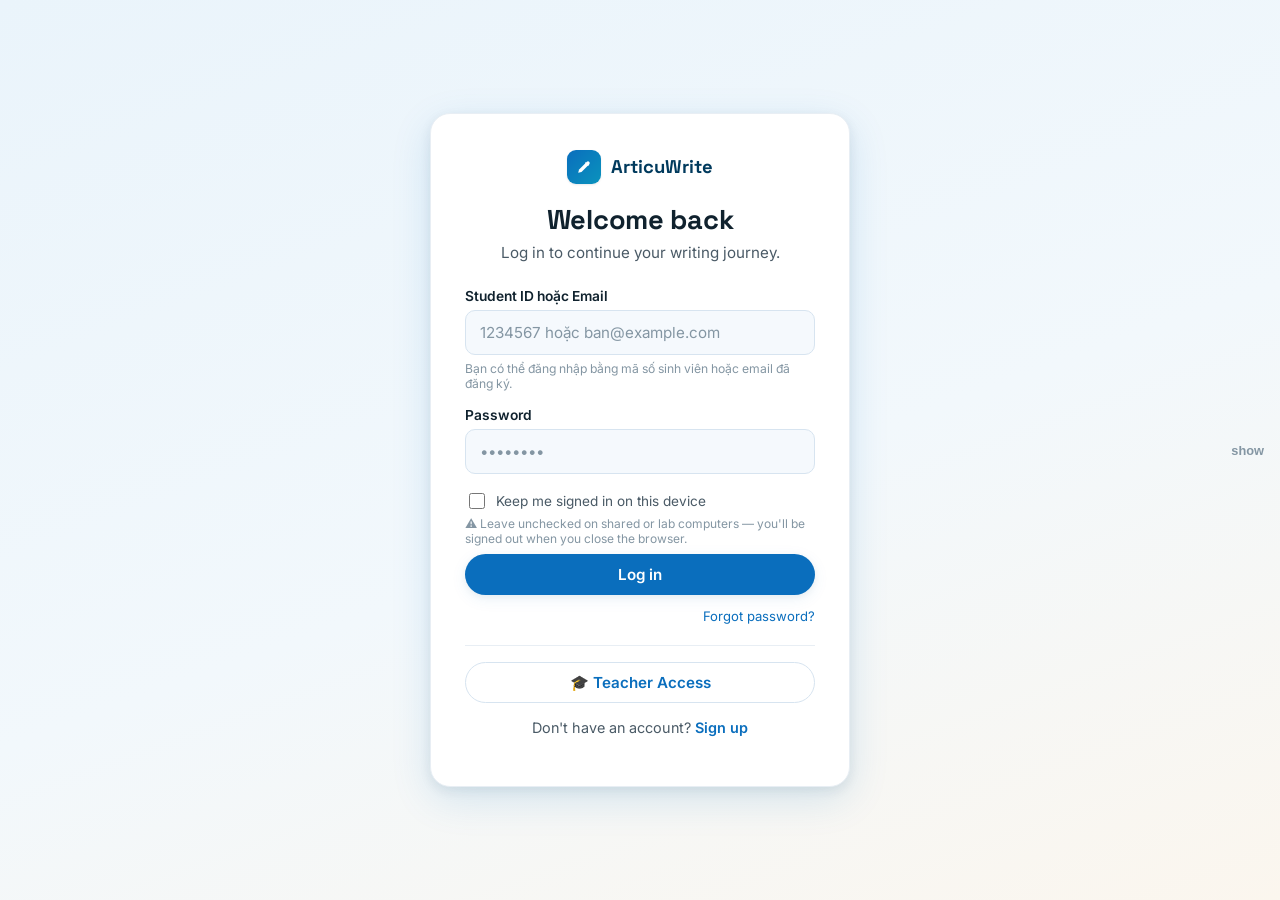
==== commit 9ddab874: "Add files via upload" ====
--- a/board.html
+++ b/board.html
@@ -3,6 +3,10 @@
 <head>
 <meta charset="UTF-8">
 <meta name="viewport" content="width=device-width, initial-scale=1">
+<!-- App icon: SVG data URI — no file, no extra request, no 404 -->
+<link rel="icon" href="data:image/svg+xml,%3Csvg%20xmlns='http://www.w3.org/2000/svg'%20viewBox='0%200%2024%2024'%3E%3Crect%20width='24'%20height='24'%20rx='5'%20fill='%230A6EBD'/%3E%3Cg%20transform='translate(12,12)%20scale(1.12)%20translate(-11.2,-12.3)'%3E%3Cpath%20d='M4%2020l1.2-4.2L15%206a2%202%200%200%201%202.8%200l.2.2a2%202%200%200%201%200%202.8L8.2%2018.8%204%2020z'%20fill='%23ffffff'/%3E%3Cpath%20d='M13.5%207.5l3%203'%20stroke='%230A6EBD'%20stroke-width='1.4'%20stroke-linecap='round'/%3E%3C/g%3E%3C/svg%3E">
+<link rel="apple-touch-icon" href="data:image/svg+xml,%3Csvg%20xmlns='http://www.w3.org/2000/svg'%20viewBox='0%200%2024%2024'%3E%3Crect%20width='24'%20height='24'%20rx='5'%20fill='%230A6EBD'/%3E%3Cg%20transform='translate(12,12)%20scale(1.12)%20translate(-11.2,-12.3)'%3E%3Cpath%20d='M4%2020l1.2-4.2L15%206a2%202%200%200%201%202.8%200l.2.2a2%202%200%200%201%200%202.8L8.2%2018.8%204%2020z'%20fill='%23ffffff'/%3E%3Cpath%20d='M13.5%207.5l3%203'%20stroke='%230A6EBD'%20stroke-width='1.4'%20stroke-linecap='round'/%3E%3C/g%3E%3C/svg%3E">
+<meta name="theme-color" content="#0A6EBD">
 <title>Board · ArticuWrite</title>
 <link rel="stylesheet" href="aw-theme.css">
 <style>
@@ -13,11 +17,24 @@
   .aw-tsep{width:1px;height:22px;background:var(--aw-border);margin:0 4px}
   .aw-tcolor{width:26px;height:26px;border:none;border-radius:6px;cursor:pointer;padding:0;background:none}
   .aw-canvas-wrap{background:var(--aw-surface);border:1px solid var(--aw-border-2);border-radius:var(--aw-r);box-shadow:var(--aw-shadow);overflow:auto;padding:0}
-  .aw-canvas{min-height:60vh;padding:40px 48px;font-size:16px;line-height:1.7;color:var(--aw-ink);outline:none;transform-origin:top left;transition:transform .15s}
+  .aw-canvas{min-height:60vh;padding:40px 48px;font-size:16px;line-height:1.7;color:var(--aw-ink);outline:none;transform-origin:top left;transition:transform .15s,font-size .15s;overflow-wrap:break-word}
   .aw-canvas:empty:before{content:attr(data-ph);color:var(--aw-ink-3)}
-  .aw-canvas img{max-width:100%;border-radius:8px;margin:6px 0;cursor:pointer}
+  .aw-canvas img{max-width:100%;height:auto;border-radius:8px;margin:6px 0;cursor:pointer}
   .aw-canvas img.selected{outline:2px solid var(--aw-primary);outline-offset:2px}
   .aw-img-controls{position:fixed;z-index:60;display:none;gap:4px;background:var(--aw-primary-dk);border-radius:8px;padding:4px;box-shadow:var(--aw-shadow-lg)}
+  /*── student help tools (raise hand / ask teacher) ──*/
+  .bd-hand{position:fixed;bottom:78px;right:24px;z-index:400;background:#fff;color:#E0A32E;border:2px solid #E0A32E;border-radius:30px;padding:11px 20px;font-weight:600;font-size:.92rem;cursor:pointer;box-shadow:0 6px 20px rgba(224,163,46,.3);font-family:var(--aw-font-body)}
+  .bd-hand:hover{transform:translateY(-2px)}
+  .bd-hand.on{background:#E0A32E;color:#fff}
+  .bd-ask{position:fixed;bottom:24px;right:24px;z-index:400;background:linear-gradient(135deg,#2E9367,#1E7E42);color:#fff;border:none;border-radius:30px;padding:14px 22px;font-weight:600;font-size:.95rem;cursor:pointer;box-shadow:0 8px 28px rgba(46,147,103,.4);font-family:var(--aw-font-body)}
+  .bd-ask:hover{transform:translateY(-2px)}
+  .bd-askpanel{position:fixed;bottom:24px;right:24px;z-index:401;width:360px;max-width:calc(100vw - 32px);background:#fff;border-radius:18px;box-shadow:0 24px 70px rgba(0,0,0,.3);display:none;flex-direction:column;overflow:hidden}
+  .bd-askpanel.show{display:flex}
+  .bd-askhead{background:linear-gradient(135deg,#2E9367,#1E7E42);color:#fff;padding:14px 18px;display:flex;justify-content:space-between;align-items:center}
+  .bd-asknote{background:#EAF2FB;color:#0A4A7A;font-size:.78rem;padding:9px 14px;line-height:1.4;border-bottom:1px solid #B8D4F0}
+  .bd-askpanel textarea{border:1px solid var(--aw-border);border-radius:8px;padding:10px;margin:12px 14px 8px;font-size:.88rem;font-family:var(--aw-font-body);resize:vertical;min-height:80px;outline:none}
+  .bd-askpanel textarea:focus{border-color:var(--aw-primary)}
+  .bd-askpanel > .aw-btn{margin:0 14px 14px;width:calc(100% - 28px)}
   .aw-img-controls button{background:none;border:none;color:#fff;padding:5px 8px;font-size:.78rem;cursor:pointer;border-radius:5px}
   .aw-img-controls button:hover{background:rgba(255,255,255,.15)}
   .aw-canvas[contenteditable="false"]{cursor:default}
@@ -63,14 +80,19 @@
 var nav = isTeacher ? [
   { id:'overview', label:'Class Overview', icon:'overview', href:'teacher.html' },
   { id:'live',     label:'Live Observation', icon:'live', href:'teacher.html#live' },
+  { id:'assign',   label:'Assignments', icon:'modes', href:'teacher.html#assignments' },
   { id:'results',  label:'Results', icon:'results', href:'teacher.html#results' },
+  { id:'queries',  label:'Feedback Queries', icon:'results', href:'teacher.html#queries' },
   { id:'board',    label:'Interactive Board', icon:'modes', active:true },
   { id:'library',  label:'Library', icon:'library', href:'library.html' },
+  { id:'settings', label:'Settings', icon:'settings', href:'teacher.html#settings' },
 ] : [
   { id:'modes',   label:'Practice Modes', icon:'modes', href:'student.html' },
   { id:'board',   label:'Interactive Board', icon:'modes', active:true },
   { id:'library', label:'Library', icon:'library', href:'library.html' },
   { id:'progress',label:'My Progress', icon:'progress', href:'student.html#progress' },
+  { id:'qa',      label:'Q&A with Teacher', icon:'results', href:'student.html#qa' },
+  { id:'settings',label:'Settings', icon:'settings', href:'student.html#settings' },
 ];
 
 var content = AW.renderShell({
@@ -79,6 +101,7 @@
 });
 
 var curBoard=null, zoom=1, saveTimer=null, pollTimer=null;
+var BASE_CANVAS_PX = 16;  // matches .aw-canvas font-size; student zoom scales from this
 
 /*──── resolve which class this board belongs to ────*/
 // Teacher: use the class selected in the dashboard (localStorage 'aw_teacher_class')
@@ -208,7 +231,64 @@
     canvas.addEventListener('paste', onPaste);
   } else {
     wireStudentZoom();
+    mountBoardHelp();
   }
+}
+
+/*── Students can raise a hand / ask the teacher while reading the board ──*/
+function mountBoardHelp(){
+  if(document.getElementById('bdHelp'))return;
+  var w=document.createElement('div');
+  w.id='bdHelp';
+  w.innerHTML=
+    '<button class="bd-hand" id="bdHand">✋ Raise hand</button>' +
+    '<button class="bd-ask" id="bdAsk">🙋 Ask Teacher</button>' +
+    '<div class="bd-askpanel" id="bdAskPanel">' +
+      '<div class="bd-askhead"><b>Ask your teacher</b>' +
+        '<button id="bdAskClose" style="background:none;border:none;color:#fff;font-size:1.2rem;cursor:pointer;line-height:1">×</button></div>' +
+      '<div class="bd-asknote">Your teacher sees this live. Replies appear in <b>Q&amp;A with Teacher</b>.</div>' +
+      '<textarea id="bdAskText" placeholder="Type your question about the board…"></textarea>' +
+      '<button class="aw-btn aw-btn-primary" id="bdAskSend">Send</button>' +
+    '</div>';
+  document.body.appendChild(w);
+
+  var raised=false;
+  document.getElementById('bdHand').onclick=function(){
+    raised=!raised;
+    var b=this;
+    AW.api('write.raiseHand',{
+      studentId:sess.studentId, name:sess.name, class:sess.class,
+      raised:raised, where:'Interactive Board', mode:'board'
+    }).then(function(res){
+      if(res&&res.success){
+        b.textContent=raised?'✋ Hand raised':'✋ Raise hand';
+        b.classList.toggle('on',raised);
+        AW.toast(raised?'Teacher notified you raised your hand':'Hand lowered','ok');
+      } else { raised=!raised; AW.toast('Could not reach the teacher','err'); }
+    });
+  };
+  var panel=document.getElementById('bdAskPanel');
+  var askFab=document.getElementById('bdAsk'), handFab=document.getElementById('bdHand');
+  function showPanel(on){
+    panel.classList.toggle('show', on);
+    askFab.style.display = on ? 'none' : '';
+    handFab.style.display = on ? 'none' : '';   // otherwise it floats over the panel
+  }
+  askFab.onclick=function(){ showPanel(true); document.getElementById('bdAskText').focus(); };
+  document.getElementById('bdAskClose').onclick=function(){ showPanel(false); };
+  document.getElementById('bdAskSend').onclick=function(){
+    var t=document.getElementById('bdAskText');
+    var q=(t.value||'').trim(); if(!q){AW.toast('Type your question','err');return;}
+    var btn=this; btn.disabled=true; btn.textContent='Sending…';
+    AW.api('query.create',{
+      class:sess.class, studentId:sess.studentId, studentName:sess.name,
+      mode:'board', topic:(curBoard&&curBoard.title)||'Interactive Board',
+      topicId:(curBoard&&curBoard.boardId)||'', question:q, phase:'live'
+    }).then(function(res){
+      if(res&&res.success){ AW.toast('Sent to your teacher','ok'); t.value=''; panel.classList.remove('show'); }
+      else AW.toast('Failed to send','err');
+    }).finally(function(){ btn.disabled=false; btn.textContent='Send'; });
+  };
 }
 
 /*── Student view ──
@@ -307,9 +387,17 @@
   document.getElementById('imgFile').onchange=function(){ if(this.files[0]) handleImage(this.files[0]); };
 }
 // zoom scales the canvas view only — it is never saved into the board content
+// Zoom is a view-only setting — it is never saved into the board content.
+// Teacher: scales the whole canvas, so the projector shows the exact layout.
+// Student: scales the text size only, so the column keeps its width and
+// long lines simply re-wrap instead of running off the side.
 function applyZoom(){
   var canvas=document.getElementById('canvas'); if(!canvas)return;
-  canvas.style.transform='scale('+zoom+')';
+  if(isTeacher){
+    canvas.style.transform='scale('+zoom+')';
+  } else {
+    canvas.style.fontSize=(BASE_CANVAS_PX*zoom).toFixed(1)+'px';
+  }
   var ind=document.getElementById('zoomInd');
   if(ind) ind.textContent=Math.round(zoom*100)+'%';
 }
